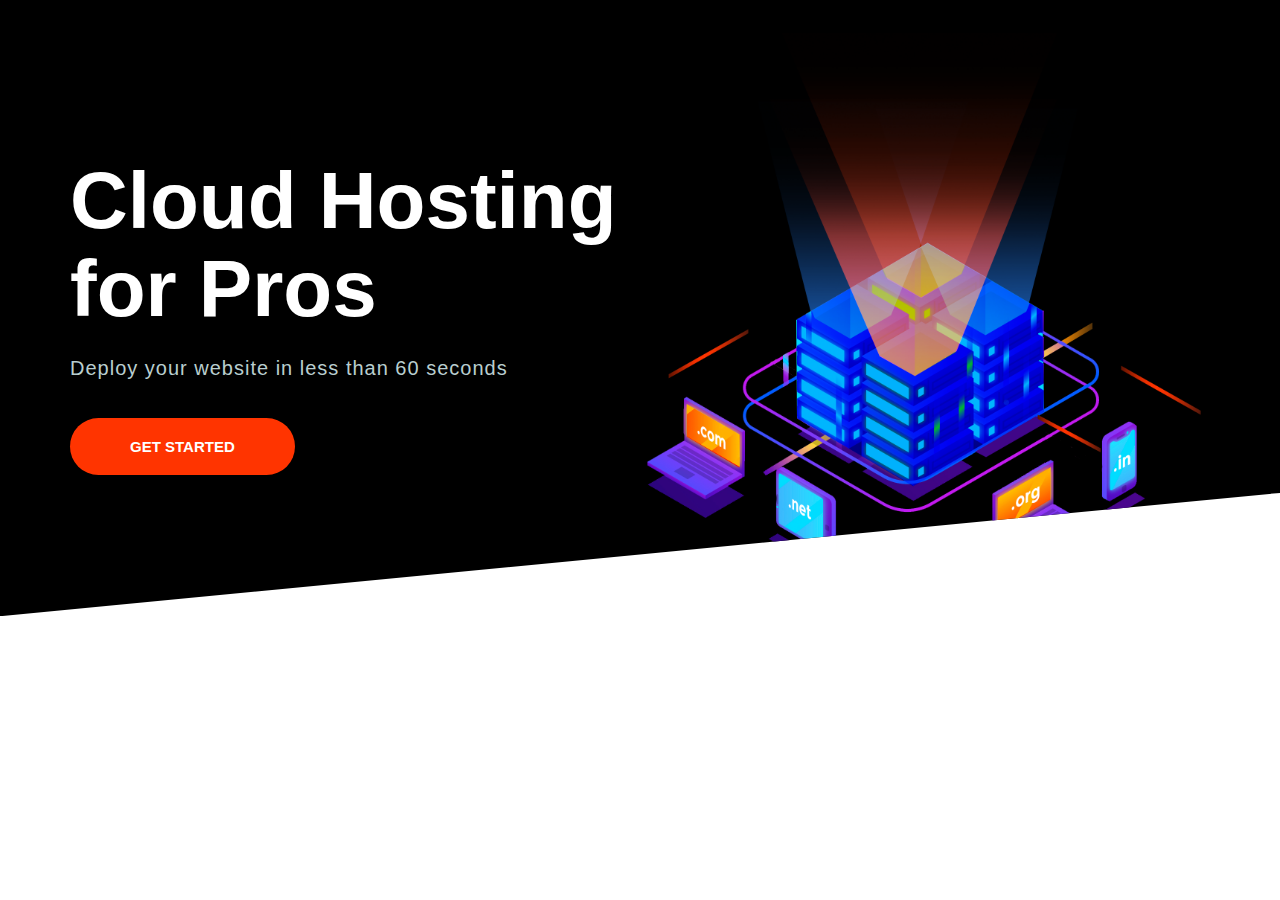
==== index.html @ 9e083fc6 "Build Hero" ====
<!DOCTYPE html>
<html lang="en">
  <head>
    <meta charset="UTF-8" />
    <meta name="viewport" content="width=device-width, initial-scale=1.0" />
    <title>Document</title>
    <link rel="stylesheet" href="css/normalize.css" />
    <link rel="stylesheet" href="css/styles.css" />
  </head>
  <body>
    <section class="block block--dark block--skewed-left hero">
      <div class="container grid grid--1x2">
        <header class=" block__header hero__content">
          <h1 class="block__heading">Cloud Hosting for Pros</h1>
          <p class="hero__tagline">Deploy your website in less than 60 seconds</p>
          <a href="" class="btn btn--accent btn--stretched">Get Started</a>
        </header>
        <img class="hero__image" src="images/banner.png" alt="">
      </div>
    </section>
    <script src="js/main.js"></script>
  </body>
</html>
---- css/styles.css ----
:root {
    --color-primary: #2584ff;
    --color-secondary: #00d9ff;
    --color-accent: #ff3400;
    --color-headings: #1b0760;
    --color-body: #918ca4;
    --color-body-darker:#5c5577;
    --color-border: #ccc;
    --border-radius: 30px;
    
}
*, *::after, *::before {
    box-sizing: border-box;
}

/* Typography*/
html {
    /* 62.5% of 16px = 10px*/
    font-size: 62.5%;
}
body {
    font-family: Arial, Helvetica, sans-serif;
    font-size: 2.4rem;
    line-height: 1.5;
    color: var(--color-body);
}
h1,h2,h3 {
    color: var(--color-headings);
    margin-bottom: 1rem;
    line-height: 1.1;
}
h1 {
    font-size: 7rem;
}
h2 {
    font-size: 4rem;
}
h3 {
    font-size: 3rem;
}
p {
    margin-top: 0;
}
@media screen and (min-width: 1024px){
    body {
        font-size: 1.8rem;
    }
    h1 {
        font-size: 8rem;
    }
    h2 {
        font-size: 4rem;
    }
    h3 {
        font-size: 2.4rem;
    }    
}

/* Links */
a {
    text-decoration: none;
}

.link-arrow {
    color: var(--color-accent);
    text-transform: uppercase;
    font-size: 2rem;
    font-weight: bold;
}
.link-arrow::after {
    content: "->";
    margin-left: 5px;
    transition: margin 0.15s;
}
.link-arrow:hover::after {
    content: "-->";
    margin-left: 10px;
}
@media screen and (min-width: 1024px) {
    .link-arrow {
        font-size: 1.5rem;
    }
    
}
/* Badges */

.badge {
    border-radius: 20px;
    font-size: 2rem;
    font-weight: 600;
    padding: 0.5rem;
    white-space: nowrap;
}
.badge--primary {
    background: var(--color-primary);
    color: #fff;
}

.badge--secondary {
    background: var(--color-secondary);
    color: #fff;
}
.badge--small{
    font-size: 1.6rem;
    padding: .5rem 1.5rem;
}

@media screen and (min-width: 1024px) {
    .badge {
        font-size: 1.5rem;
    }
    .badge--small {
        font-size: 1.2rem;
    }
}

/* Lists */
.list {
    list-style: none;
    padding-left: 0;
    color: var(--color-headings);
}
.list--inline .list__item {
    display: inline-block;
    margin-right: 2rem;
}
.list--tick {
    list-style-image: url(../images/tick.svg);
    padding-left: 3rem;
}
.list--tick .list__item {
    padding-left: 0.5rem;
    margin-bottom: 1rem;
}

@media screen and (min-width: 1024px) {
    .list--tick .list__item {
        padding-left: 0;
    }
}

/* Icons */
.icon {
    width: 40px;
    height: 40px;
}

.icon--small {
    width: 30px;
    height: 30px;
}

.icon--primary {
    fill: var(--color-primary);
}

.icon--white {
    fill: #fff;
}

.icon-container {
    background: #f3f9fa;
    width: 64px;
    height: 64px;
    border-radius: 100%;
    display: inline-flex;
    justify-content: center;
    align-items: center;
}

.icon-container--accent {
    background: var(--color-accent);

}

/* Button */
.btn {
    border-radius: 40px;
    border: 0;
    cursor: pointer;
    font-size: 1.8rem;
    font-weight: 600;
    margin: 1rem 0;
    padding: 2rem 3rem;
    text-align: center;
    text-transform: uppercase;
    white-space: nowrap;
}

.btn--primary {
    background: var(--color-primary);
    color: #fff;
}

.btn--primary:hover {
    background: #3a8ffd;
}

.btn--secondary {
    background: var(--color-secondary);
    color: #fff;
}

.btn--secondary:hover {
    background: #00c8eb;
}

.btn--accent {
    background: var(--color-accent);
    color:#fff
}

.btn--accent:hover {
    background: #ec3000;
}

.btn--stretched {
    padding-left: 6rem;
    padding-right: 6rem;
}

.btn--block {
    width:100%;
    display: inline-block;
}

.btn--outline {
    background: #fff;
    color: var(--color-headings);
    border: 2px solid var(--color-headings);
}

.btn--outline:hover {
    background: var(--color-headings);
    color: #fff;
}

@media screen and (min-width: 1024px) {
    .btn {
        font-size: 1.5rem;
    }
}

/* Inputs */

.input {
    border-radius: var(--border-radius);
    border: 1px solid var(--color-border);
    color: var(--color-headings);
    font-size: 2rem;    
    outline-offset: 0;
    padding: 1.5rem 3.5rem;
}

.input-group {
    border: 1px solid var(--color-border);
    border-radius: var(--border-radius);
    display: flex;
}

.input-group .input {
    border: 0;
    flex-grow: 1;
    padding: 1.5rem 1rem;
}

.input-group .btn {
    margin: 4px;
}

::placeholder {
    color: #cdcbd7;
}

@media screen and (min-width: 1024px){
    .input {
        font-size: 1.5rem;
    }       
    
}

/* Cards */

.card {
    border-radius: 7px;
    box-shadow: 0 0 20px 10px #f3f3f3;
    overflow: hidden;
}

.card__header, .card__body {
    padding: 2rem 3rem;
} 

.card--primary .card__header {
    background: var(--color-primary);
    color: #fff;
}

.card--secondary .card__header {
    background: var(--color-secondary);
    color: #fff;
}

.card--secondary .badge--secondary {
    background: #02cdff;
}

/* Plans */
.plan__name {
    color: #fff;
    margin: 0;
    font-weight: 500;
    font-size: 2.4rem;
}

.plan__price {
    font-size: 6rem;
}


.plan__billing-cycle {
    font-size: 2.4rem;
    font-weight: 300;
    opacity: 0.8;
    margin-right: 1rem;
}

.plan__description {
    font-size: 2rem;
    font-weight: 300;
    letter-spacing: 1px;
    display: block;
}

.plan .list__item {
    margin-bottom: 2rem;
}

.plan--popular .card__header {
    position: relative;
}

.plan--popular .card__header::before {
    content: url(../images/popular.svg);
    width: 40px;
    display: inline-block;
    position: absolute;
    top: -6px;
    right: 5%;
}

@media screen and (min-width: 1024px) {
    .plan__name {
        font-size: 1.4rem;
    }
    .plan__price {
        font-size: 5rem;
    }
    .plan__billing-cycle {
        font-size: 1.6rem;
    }
    .plan__description {
        font-size: 1.7rem;
    }
}

/* Media */
.media {
    display: flex;
}

.media__title {
    margin-top: 0;
}

.media__body {
    margin: 0 2rem;
}

.media__image {
    margin-top: 1rem;
}

/* Quotes */
.quote {
    font-size: 3rem;
    font-style: italic;
    color: var(--color-body-darker);
    line-height: 1.3;
}

.quote__text::before {
    content: open-quote;
}

.quote__text::after {
    content: close-quote;
}

.quote__author {
    font-size: 3rem;
    font-weight: 500;
    font-style: normal;
    margin-bottom: 0;
}

.quote__organization {
    color: var(--color-headings);
    opacity: .4;
    font-size: 2rem;
    font-style: normal;
}

.quote__line {
    position: relative;
    bottom: 10px;
}

@media screen and (min-width: 1024px) {
    .quote {
        font-size: 2rem;
    }

    .quote__author {
        font-size: 2.4rem;
    }
    .quote__organization {
        font-size: 1.6rem;
    }
}

/* Grids */
.grid {
    display: grid;
}

@media screen and (min-width: 768px) {
    .grid--1x2 {
        grid-template-columns: 1fr 1fr;
    }
}

@media screen and (min-width: 1024px) {
    .grid--1x3 {
        grid-template-columns: repeat(3, 1fr);
    }
}

/* Testimonials */
.testimonial {
    padding: 3rem;
}

.testimonial__image {
    position: relative;
}

.testimonial__image > .icon-container {
    position: absolute;
    top: 3rem;
    right: -32px;
}

.testimonial__image > img{
    width: 100%;
}

@media screen and (min-width: 768px) {
    .testimonial .quote, .testimonial .quote__author {
        font-size: 2.4rem;
    }

    .testimonial .quote {
        margin-left: 6rem;
    }
    
}

/* Callouts */
.callout {
    padding: 4rem;
    border-radius: 5px;
}

.callout--primary {
    background: var(--color-primary);
    color: #fff
}

.callout__heading {
    color: #fff;
    margin-top: 0;
    font-size: 3rem;
}.callout .btn {
    justify-self: center;
    align-self: center;
}

.callout__content {
    text-align: center;
}

@media screen and (min-width: 768px) {
    .callout .grid--1x2 {
        grid-template-columns: 1fr auto;
    }
    
    .callout__content {
        text-align: left;
    }

    .callout .btn {
        justify-self: start;
        margin: 0 2rem;
    }
}
/* Collpasibles */
.collapsible__header {
    display:flex;
    justify-content: space-between;
}

.collapsible__heading {
    margin-top: 0;
    font-size: 3rem;
}

.collapsible__chevron {
    transform: rotate(-90deg);
    transition: transform 0.3s;
}

.collapsible__content {
    max-height: 0;
    overflow: hidden;
    opacity: 0;
    transition: all .3s;
}

.collapsible--expanded  .collapsible__chevron{
    transform: rotate(0);
}

.collapsible--expanded  .collapsible__content {
    max-height: 100vh;
    opacity: 1;
}

/* Blocks */
.block {
    --padding-vertical: 6rem;
    padding: var(--padding-vertical) 2rem;
    /* border: 2px solid red; */
    
}

.block__header {
    text-align: center;
}


.block__heading {
    margin-top: 0;
}

.block--dark {
    background: #000;
    color: #7b858b;
}

.block--dark .block__heading {
    color: #fff;
}

.block--skewed-right {
    padding-bottom: calc(var(--padding-vertical) + 4rem);
    clip-path: polygon(0% 0%, 100% 0%, 100% 100%, 0% 80%);
}
.block--skewed-left {
    padding-bottom: calc(var(--padding-vertical) + 4rem);
    clip-path: polygon(0% 0%, 100% 0%, 100% 80%, 0% 100%);
}

.container {
    max-width: 1140px;
    margin:0 auto;
}

/* Navigation */
.nav {
    background: #000;
    display: flex;
    justify-content: space-between;
    flex-wrap: wrap;
    padding: 0 1rem;
    align-items: center;
}

.nav__list {
    width: 100%;
    margin: 0;

}

.nav__item {
    padding: 0.5rem 2rem;
    border-bottom: 1px solid #222;
}

.nav__item > a {
    color: #d2d0db;
    transition: color .3s;
}

.nav__item > a:hover {
    color: #fff;
}

.nav__toggler {
    opacity: .5;
    transition: box-shadow .15s;
    cursor: pointer;
}

.nav.collapsible--expanded .nav__toggler {
    opacity: 1;
    box-shadow: 0 0 0 3px #666;
    border-radius: 5px;
}

.nav__brand {
    transform: translateY(5px);
}

@media screen and (min-width: 768px) {
    .nav__toggler {
        display: none;
    }

    .nav__list {
        width: auto;
        display: flex;
        font-size: 1.6rem;
        max-height: 100%;
        opacity: 1;
    }
    .nav__item {
        border: 0;
    }
    
}

/* Hero */
.hero {
    clip-path: polygon(0% 0%, 100% 0%, 100% 80%, 0% 100%);
}
.hero__tagline {
    font-size: 2rem;
    color: #b9cecf;
    letter-spacing: 1px;
    margin: 2rem 0 5rem;
}

.hero__image {
    width: 100%
}

@media screen and (min-width: 768px) {
    .hero {
        padding: 0;
    }

    .hero__content {
        text-align: left;
        align-self: center;
    }
}
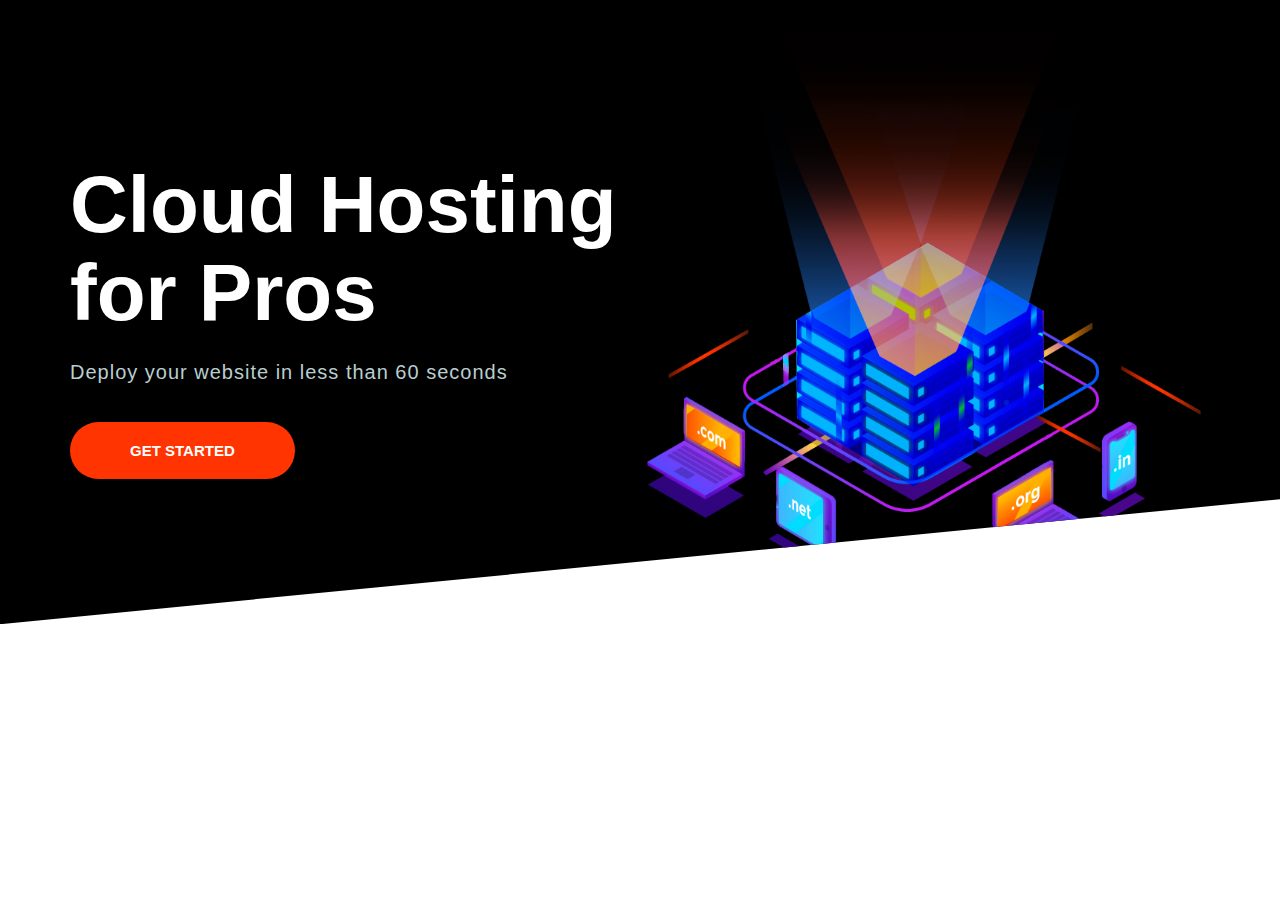
==== commit a059b41f: "Build Optimized Hero Component" ====
--- a/index.html
+++ b/index.html
@@ -15,7 +15,10 @@
           <p class="hero__tagline">Deploy your website in less than 60 seconds</p>
           <a href="" class="btn btn--accent btn--stretched">Get Started</a>
         </header>
-        <img class="hero__image" src="images/banner.png" alt="">
+        <picture>
+          <source type="image/webp>" srcset="images/banner.webp 1x, images/banner@2x.webp 2x">
+          <source type="image/png>" srcset="images/banner.png 1x, images/banner@2x.png 2x">
+          <img class="hero__image" src="images/banner.png" alt=""></picture>
       </div>
     </section>
     <script src="js/main.js"></script>
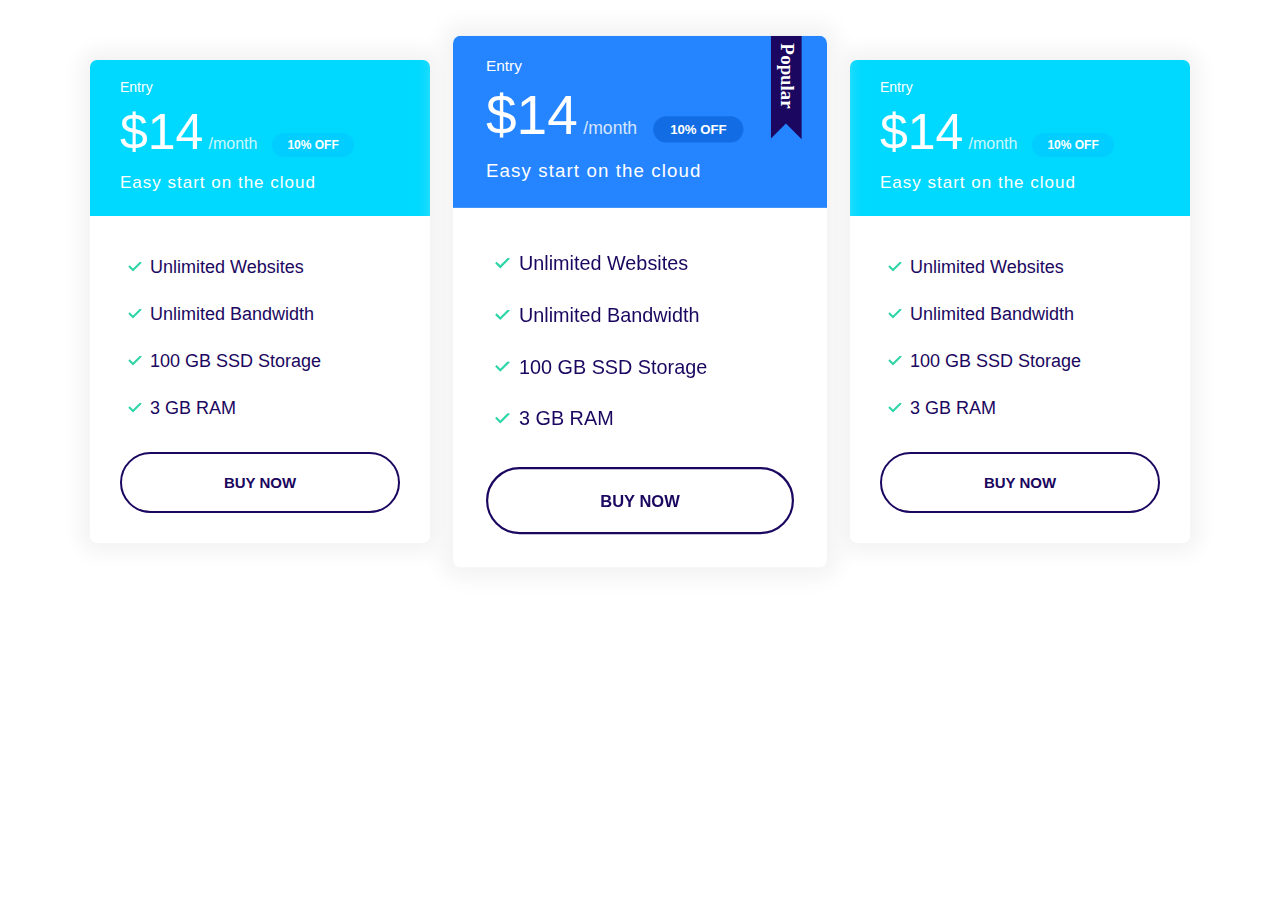
==== commit 829da05b: "build plans blocks" ====
--- a/index.html
+++ b/index.html
@@ -8,19 +8,71 @@
     <link rel="stylesheet" href="css/styles.css" />
   </head>
   <body>
-    <section class="block block--dark block--skewed-left hero">
-      <div class="container grid grid--1x2">
-        <header class=" block__header hero__content">
-          <h1 class="block__heading">Cloud Hosting for Pros</h1>
-          <p class="hero__tagline">Deploy your website in less than 60 seconds</p>
-          <a href="" class="btn btn--accent btn--stretched">Get Started</a>
-        </header>
-        <picture>
-          <source type="image/webp>" srcset="images/banner.webp 1x, images/banner@2x.webp 2x">
-          <source type="image/png>" srcset="images/banner.png 1x, images/banner@2x.png 2x">
-          <img class="hero__image" src="images/banner.png" alt=""></picture>
+    <section class="block container block-plans">
+      <div class="grid grid--1x3">
+          <div class="plan">
+            <div class="card card--secondary">
+              <header class="card__header">
+                <h3 class="plan__name">Entry</h3>
+                <span class="plan__price">$14</span>
+                <span class="plan__billing-cycle">/month</span>
+                <span class="badge badge--secondary badge--small">10% OFF</span>
+                <span class="plan__description">Easy start on the cloud</span>
+              </header>
+              <div class="card__body">
+                <ul class="list list--tick">
+                  <li class="list__item">Unlimited Websites</li>
+                  <li class="list__item">Unlimited Bandwidth</li>
+                  <li class="list__item">100 GB SSD Storage</li>
+                  <li class="list__item">3 GB RAM</li>
+                </ul>
+                <button class="btn btn--outline btn--block">Buy NOW</button>
+              </div>
+            </div>
+          </div>
+          <div class="plan plan--popular">
+            <div class="card card--primary">
+              <header class="card__header">
+                <h3 class="plan__name">Entry</h3>
+                <span class="plan__price">$14</span>
+                <span class="plan__billing-cycle">/month</span>
+                <span class="badge badge--primary badge--small">10% OFF</span>
+                <span class="plan__description">Easy start on the cloud</span>
+              </header>
+              <div class="card__body">
+                <ul class="list list--tick">
+                  <li class="list__item">Unlimited Websites</li>
+                  <li class="list__item">Unlimited Bandwidth</li>
+                  <li class="list__item">100 GB SSD Storage</li>
+                  <li class="list__item">3 GB RAM</li>
+                </ul>
+                <button class="btn btn--outline btn--block">Buy NOW</button>
+              </div>
+            </div>
+          </div>
+          <div class="plan">
+            <div class="card card--secondary">
+              <header class="card__header">
+                <h3 class="plan__name">Entry</h3>
+                <span class="plan__price">$14</span>
+                <span class="plan__billing-cycle">/month</span>
+                <span class="badge badge--secondary badge--small">10% OFF</span>
+                <span class="plan__description">Easy start on the cloud</span>
+              </header>
+              <div class="card__body">
+                <ul class="list list--tick">
+                  <li class="list__item">Unlimited Websites</li>
+                  <li class="list__item">Unlimited Bandwidth</li>
+                  <li class="list__item">100 GB SSD Storage</li>
+                  <li class="list__item">3 GB RAM</li>
+                </ul>
+                <button class="btn btn--outline btn--block">Buy NOW</button>
+              </div>
+            </div>
+          </div>                
       </div>
     </section>
+
     <script src="js/main.js"></script>
   </body>
-</html>+</html>
--- a/css/styles.css
+++ b/css/styles.css
@@ -181,10 +181,18 @@
     font-size: 1.8rem;
     font-weight: 600;
     margin: 1rem 0;
+    outline: 0;
     padding: 2rem 3rem;
     text-align: center;
     text-transform: uppercase;
     white-space: nowrap;
+}
+
+.btn .icon {
+    width: 2rem;
+    height: 2rem;
+    margin-right: 1rem;
+    vertical-align: middle;
 }
 
 .btn--primary {
@@ -261,7 +269,7 @@
 .input-group .input {
     border: 0;
     flex-grow: 1;
-    padding: 1.5rem 1rem;
+    padding: 1.5rem 2rem;
 }
 
 .input-group .btn {
@@ -301,11 +309,19 @@
     color: #fff;
 }
 
+.card--primary .badge--primary {
+    background: #126de4;
+}
+
 .card--secondary .badge--secondary {
     background: #02cdff;
 }
 
 /* Plans */
+.plan {
+    transition: transform .2s ease-out;
+}
+
 .plan__name {
     color: #fff;
     margin: 0;
@@ -334,6 +350,10 @@
 
 .plan .list__item {
     margin-bottom: 2rem;
+}
+
+.plan--popular {
+    transform: scale(1.1);
 }
 
 .plan--popular .card__header {
@@ -348,6 +368,15 @@
     top: -6px;
     right: 5%;
 }
+
+.plan:hover {
+    transform: scale(1.05);
+}
+
+.plan--popular:hover {
+    transform: scale(1.15);
+}
+
 
 @media screen and (min-width: 1024px) {
     .plan__name {
@@ -674,4 +703,39 @@
         text-align: left;
         align-self: center;
     }
+}
+
+/*Domain Block */
+.block-domain .input-group {
+    box-shadow: 0 0 30px 20px #e6ebee;
+    border: 0;
+    margin: 4rem auto;
+    max-width: 670px;
+}
+
+.bock-domain__prices {
+    display: grid;
+    grid-template-columns: repeat(3, 1fr);
+    grid-template-rows: repeat(2,6rem);
+    font-size: 2rem;
+    font-weight: 600;
+    justify-items: center;
+    max-width: 700px;
+    margin: 0 auto;
+}
+
+@media screen and (min-width: 768px) {
+    .bock-domain__prices {
+         grid-template-columns: repeat( auto-fit, minmax(10rem, 1fr));
+    }
+}
+
+/* Plans Blocks */
+.block-plans .grid {
+    gap: 8rem 4rem;
+}
+
+.block-plans .card {
+    max-width: 500px;
+    margin: 0 auto;
 }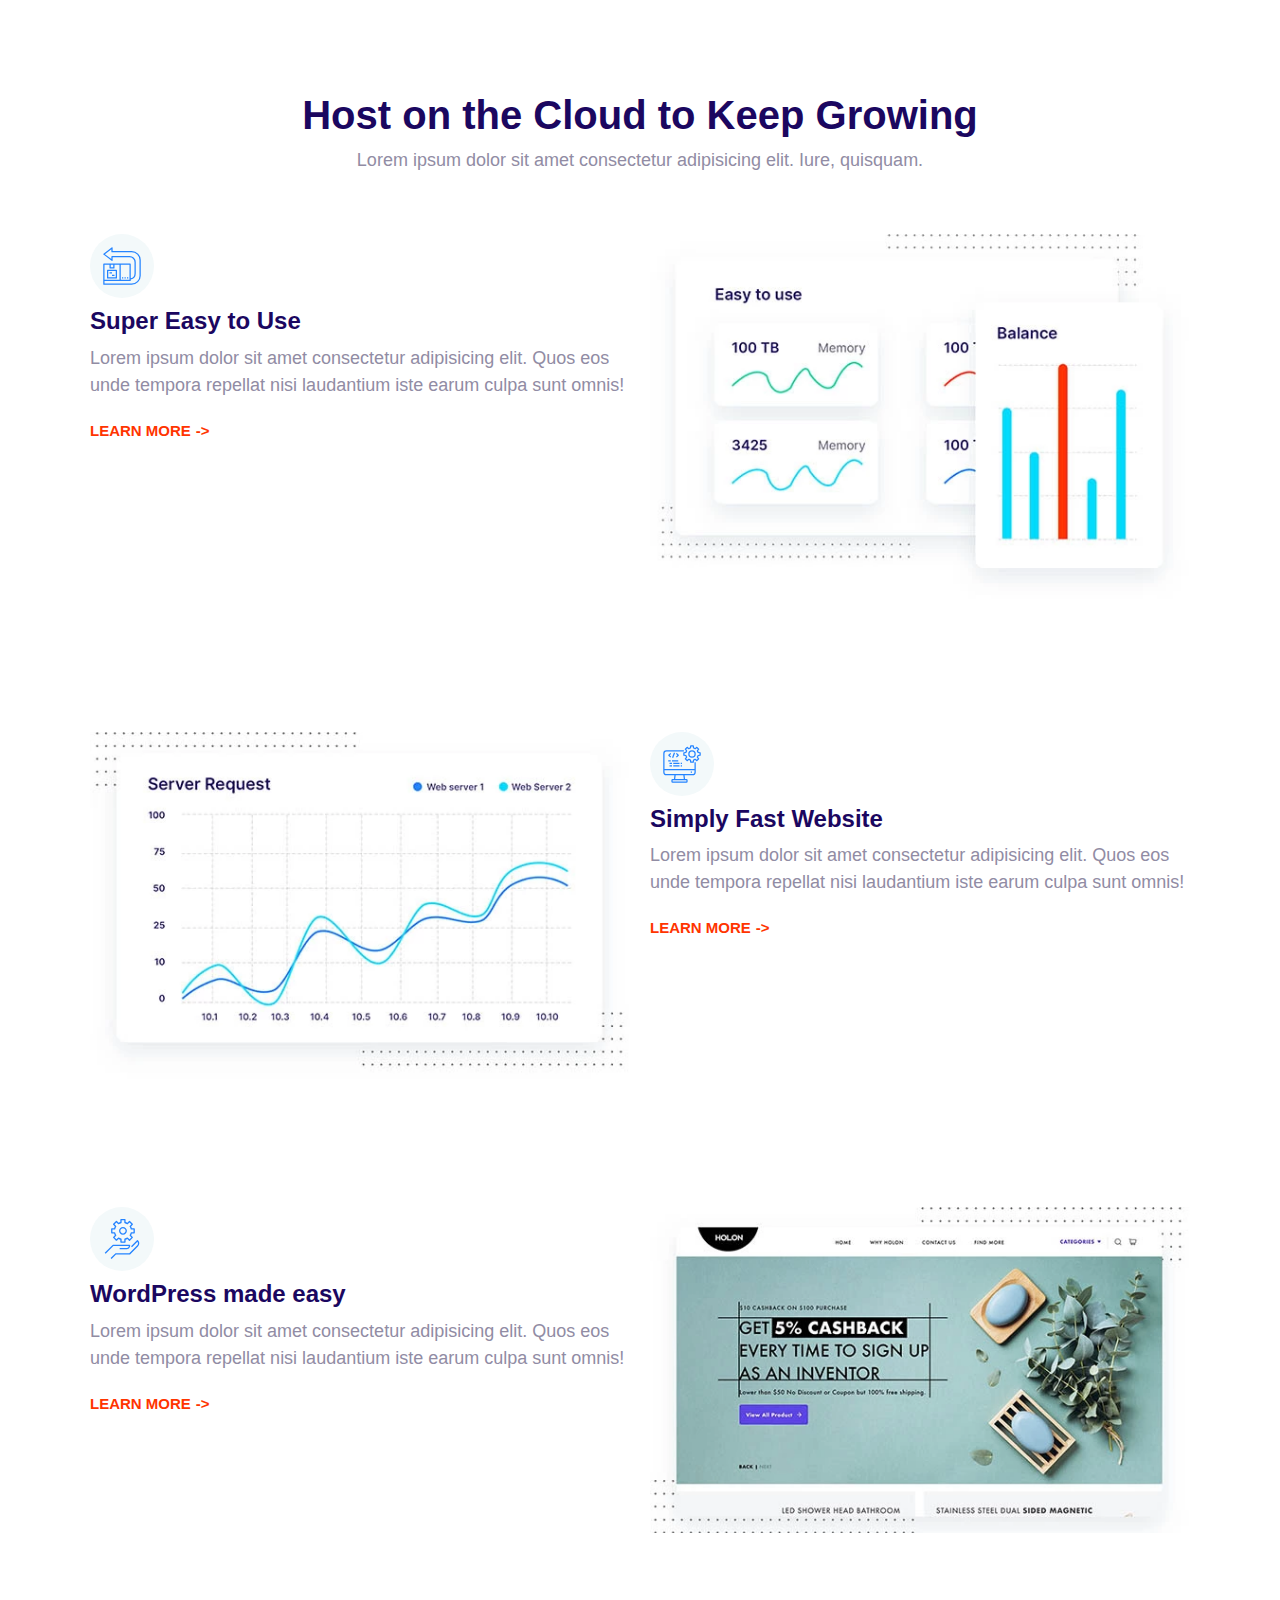
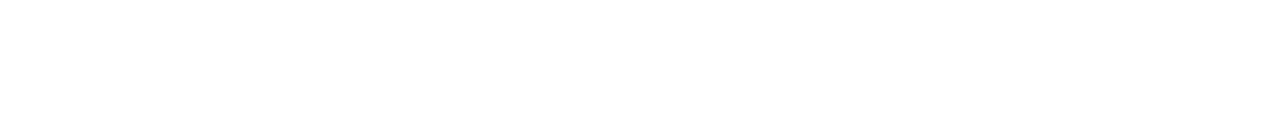
==== commit 89094087: "build features block" ====
--- a/index.html
+++ b/index.html
@@ -8,70 +8,78 @@
     <link rel="stylesheet" href="css/styles.css" />
   </head>
   <body>
-    <section class="block container block-plans">
-      <div class="grid grid--1x3">
-          <div class="plan">
-            <div class="card card--secondary">
-              <header class="card__header">
-                <h3 class="plan__name">Entry</h3>
-                <span class="plan__price">$14</span>
-                <span class="plan__billing-cycle">/month</span>
-                <span class="badge badge--secondary badge--small">10% OFF</span>
-                <span class="plan__description">Easy start on the cloud</span>
-              </header>
-              <div class="card__body">
-                <ul class="list list--tick">
-                  <li class="list__item">Unlimited Websites</li>
-                  <li class="list__item">Unlimited Bandwidth</li>
-                  <li class="list__item">100 GB SSD Storage</li>
-                  <li class="list__item">3 GB RAM</li>
-                </ul>
-                <button class="btn btn--outline btn--block">Buy NOW</button>
-              </div>
-            </div>
-          </div>
-          <div class="plan plan--popular">
-            <div class="card card--primary">
-              <header class="card__header">
-                <h3 class="plan__name">Entry</h3>
-                <span class="plan__price">$14</span>
-                <span class="plan__billing-cycle">/month</span>
-                <span class="badge badge--primary badge--small">10% OFF</span>
-                <span class="plan__description">Easy start on the cloud</span>
-              </header>
-              <div class="card__body">
-                <ul class="list list--tick">
-                  <li class="list__item">Unlimited Websites</li>
-                  <li class="list__item">Unlimited Bandwidth</li>
-                  <li class="list__item">100 GB SSD Storage</li>
-                  <li class="list__item">3 GB RAM</li>
-                </ul>
-                <button class="btn btn--outline btn--block">Buy NOW</button>
-              </div>
-            </div>
-          </div>
-          <div class="plan">
-            <div class="card card--secondary">
-              <header class="card__header">
-                <h3 class="plan__name">Entry</h3>
-                <span class="plan__price">$14</span>
-                <span class="plan__billing-cycle">/month</span>
-                <span class="badge badge--secondary badge--small">10% OFF</span>
-                <span class="plan__description">Easy start on the cloud</span>
-              </header>
-              <div class="card__body">
-                <ul class="list list--tick">
-                  <li class="list__item">Unlimited Websites</li>
-                  <li class="list__item">Unlimited Bandwidth</li>
-                  <li class="list__item">100 GB SSD Storage</li>
-                  <li class="list__item">3 GB RAM</li>
-                </ul>
-                <button class="btn btn--outline btn--block">Buy NOW</button>
-              </div>
-            </div>
-          </div>                
+    <section class="block container"> 
+      <header class="block__header">
+        <h2>Host on the Cloud to Keep Growing</h2>
+        <p>Lorem ipsum dolor sit amet consectetur adipisicing elit. Iure, quisquam.</p>
+      </header>   
+    <article class="grid grid--1x2 feature">
+      <div class="feature__content">
+      <span class="icon-container">
+        <svg class="icon icon--primary">
+          <use xlink:href="images/sprite.svg#easy"></use>
+        </svg>
+      </span>        
+        <h3 class="feature__heading">Super Easy to Use</h3>
+        <p>
+          Lorem ipsum dolor sit amet consectetur adipisicing elit. Quos eos unde
+          tempora repellat nisi laudantium iste earum culpa sunt omnis!
+        </p>
+        <a href="#" class="link-arrow">Learn More</a>
       </div>
-    </section>
+      <picture>
+        <source type="image/webp" srcset="images/easy.webp 1x, images/easy@2x.webp"/>
+
+        <source type="image/jpg" srcset="images/easy.jpg 1x, images/easy@2x.jpg"/>
+        <img class="feature__image" src="images/easy@2x.jpg" alt="">
+      </picture>
+    </article>
+    
+    <article class="grid grid--1x2 feature">
+      <div class="feature__content">
+      <span class="icon-container">
+        <svg class="icon icon--primary">
+          <use xlink:href="images/sprite.svg#computer"></use>
+        </svg>
+      </span>        
+        <h3 class="feature__heading">Simply Fast Website</h3>
+        <p>
+          Lorem ipsum dolor sit amet consectetur adipisicing elit. Quos eos unde
+          tempora repellat nisi laudantium iste earum culpa sunt omnis!
+        </p>
+        <a href="#" class="link-arrow">Learn More</a>
+      </div>
+      <picture>
+        <source type="image/webp" srcset="images/fast.webp 1x, images/fast@2x.webp"/>
+
+        <source type="image/jpg" srcset="images/fast.jpg 1x, images/fast@2x.jpg"/>
+        <img class="feature__image" src="images/fast@2x.jpg" alt="">
+      </picture>
+    </article>
+    
+    <article class="grid grid--1x2 feature">
+      <div class="feature__content">
+      <span class="icon-container">
+        <svg class="icon icon--primary">
+          <use xlink:href="images/sprite.svg#settings"></use>
+        </svg>
+      </span>        
+        <h3 class="feature__heading">WordPress made easy</h3>
+        <p>
+          Lorem ipsum dolor sit amet consectetur adipisicing elit. Quos eos unde
+          tempora repellat nisi laudantium iste earum culpa sunt omnis!
+        </p>
+        <a href="#" class="link-arrow">Learn More</a>
+      </div>
+      <picture>
+        <source type="image/webp" srcset="images/wordpress.webp 1x, images/wordpress@2x.webp"/>
+
+        <source type="image/jpg" srcset="images/wordpress.jpg 1x, images/wordpress@2x.jpg"/>
+        <img class="feature__image" src="images/wordpress@2x.jpg" alt="">
+      </picture>
+    </article>
+
+  </section>
 
     <script src="js/main.js"></script>
   </body>
--- a/css/styles.css
+++ b/css/styles.css
@@ -738,4 +738,29 @@
 .block-plans .card {
     max-width: 500px;
     margin: 0 auto;
+}
+
+/* Feature */
+.feature {
+    gap: 4rem 2rem;
+    margin: 12rem 0;
+}
+
+.feature:first-of-type {
+    margin-top: 6rem;
+}
+
+.feature__heading {
+    margin: 1rem 0;
+}
+
+.feature__image {
+    width: 100%;
+}
+
+@media screen and (min-width: 768px) {
+    .feature:nth-last-of-type(even) .feature__content {
+        order: 2;
+    }
+    
 }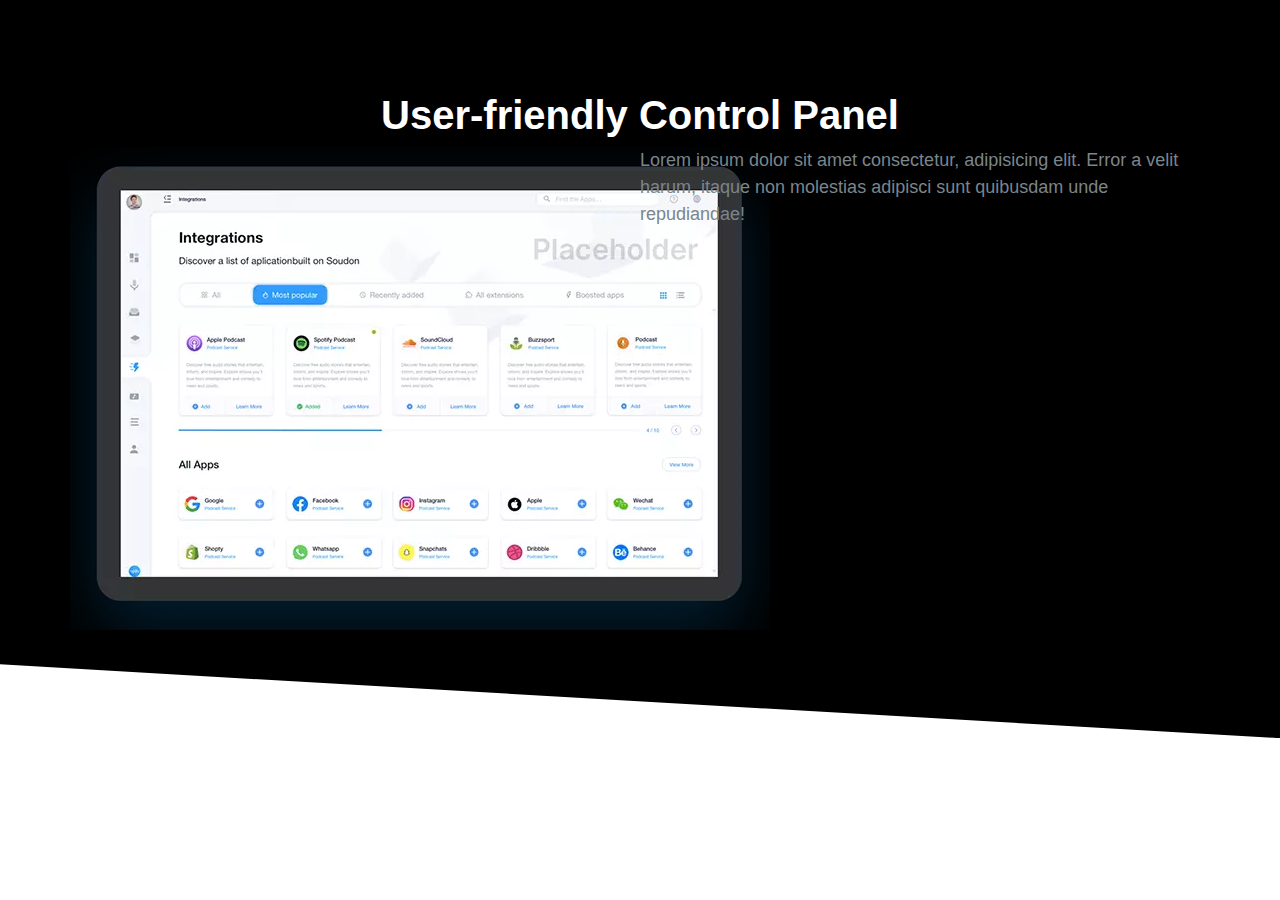
==== commit bcc5f329: "Moshy Sync" ====
--- a/index.html
+++ b/index.html
@@ -8,79 +8,29 @@
     <link rel="stylesheet" href="css/styles.css" />
   </head>
   <body>
-    <section class="block container"> 
+    <section class="block block--dark block--skewed-right block-showcase">
       <header class="block__header">
-        <h2>Host on the Cloud to Keep Growing</h2>
-        <p>Lorem ipsum dolor sit amet consectetur adipisicing elit. Iure, quisquam.</p>
-      </header>   
-    <article class="grid grid--1x2 feature">
-      <div class="feature__content">
-      <span class="icon-container">
-        <svg class="icon icon--primary">
-          <use xlink:href="images/sprite.svg#easy"></use>
-        </svg>
-      </span>        
-        <h3 class="feature__heading">Super Easy to Use</h3>
+        <h2>User-friendly Control Panel</h2>
+      </header>
+      <div class="container grid grid--1x2">
+        <picture>
+          <source
+            type="image/webp"
+            srcset="images/ipad.webp 1x, images/ipad@2x.webp 2x"
+          />
+          <source
+            type="image/png"
+            srcset="images/ipad.png 1x, imagesipad@2x.webp 2x"
+          />
+          <img class="block-showcase__image" src="images/ipad.png" alt="" />
+        </picture>
         <p>
-          Lorem ipsum dolor sit amet consectetur adipisicing elit. Quos eos unde
-          tempora repellat nisi laudantium iste earum culpa sunt omnis!
+          Lorem ipsum dolor sit amet consectetur, adipisicing elit. Error a
+          velit harum, itaque non molestias adipisci sunt quibusdam unde
+          repudiandae!
         </p>
-        <a href="#" class="link-arrow">Learn More</a>
       </div>
-      <picture>
-        <source type="image/webp" srcset="images/easy.webp 1x, images/easy@2x.webp"/>
-
-        <source type="image/jpg" srcset="images/easy.jpg 1x, images/easy@2x.jpg"/>
-        <img class="feature__image" src="images/easy@2x.jpg" alt="">
-      </picture>
-    </article>
-    
-    <article class="grid grid--1x2 feature">
-      <div class="feature__content">
-      <span class="icon-container">
-        <svg class="icon icon--primary">
-          <use xlink:href="images/sprite.svg#computer"></use>
-        </svg>
-      </span>        
-        <h3 class="feature__heading">Simply Fast Website</h3>
-        <p>
-          Lorem ipsum dolor sit amet consectetur adipisicing elit. Quos eos unde
-          tempora repellat nisi laudantium iste earum culpa sunt omnis!
-        </p>
-        <a href="#" class="link-arrow">Learn More</a>
-      </div>
-      <picture>
-        <source type="image/webp" srcset="images/fast.webp 1x, images/fast@2x.webp"/>
-
-        <source type="image/jpg" srcset="images/fast.jpg 1x, images/fast@2x.jpg"/>
-        <img class="feature__image" src="images/fast@2x.jpg" alt="">
-      </picture>
-    </article>
-    
-    <article class="grid grid--1x2 feature">
-      <div class="feature__content">
-      <span class="icon-container">
-        <svg class="icon icon--primary">
-          <use xlink:href="images/sprite.svg#settings"></use>
-        </svg>
-      </span>        
-        <h3 class="feature__heading">WordPress made easy</h3>
-        <p>
-          Lorem ipsum dolor sit amet consectetur adipisicing elit. Quos eos unde
-          tempora repellat nisi laudantium iste earum culpa sunt omnis!
-        </p>
-        <a href="#" class="link-arrow">Learn More</a>
-      </div>
-      <picture>
-        <source type="image/webp" srcset="images/wordpress.webp 1x, images/wordpress@2x.webp"/>
-
-        <source type="image/jpg" srcset="images/wordpress.jpg 1x, images/wordpress@2x.jpg"/>
-        <img class="feature__image" src="images/wordpress@2x.jpg" alt="">
-      </picture>
-    </article>
-
-  </section>
-
+    </section>
     <script src="js/main.js"></script>
   </body>
 </html>
--- a/css/styles.css
+++ b/css/styles.css
@@ -1,766 +1,812 @@
 :root {
-    --color-primary: #2584ff;
-    --color-secondary: #00d9ff;
-    --color-accent: #ff3400;
-    --color-headings: #1b0760;
-    --color-body: #918ca4;
-    --color-body-darker:#5c5577;
-    --color-border: #ccc;
-    --border-radius: 30px;
-    
-}
-*, *::after, *::before {
-    box-sizing: border-box;
-}
-
-/* Typography*/
+  --color-primary: #2584ff;
+  --color-secondary: #00d9ff;
+  --color-accent: #ff3400;
+  --color-headings: #1b0760;
+  --color-body: #918ca4;
+  --color-body-darker: #5c5577;
+  --color-border: #ccc;
+  --border-radius: 30px;
+}
+
+*,
+*::after,
+*::before {
+  box-sizing: border-box;
+}
+
+/* Typography */
+::selection {
+  background: var(--color-primary);
+  color: #fff;
+}
+
 html {
-    /* 62.5% of 16px = 10px*/
-    font-size: 62.5%;
-}
+  /* 62.5% of 16px = 10px */
+  font-size: 62.5%;
+}
+
 body {
-    font-family: Arial, Helvetica, sans-serif;
+  font-family: Inter, Arial, Helvetica, sans-serif;
+  font-size: 2.4rem;
+  line-height: 1.5;
+  color: var(--color-body);
+}
+
+h1,
+h2,
+h3 {
+  color: var(--color-headings);
+  margin-bottom: 1rem;
+  line-height: 1.1;
+}
+
+h1 {
+  font-size: 7rem;
+}
+
+h2 {
+  font-size: 4rem;
+}
+
+h3 {
+  font-size: 3rem;
+  font-weight: 500;
+}
+
+p {
+  margin-top: 0;
+}
+
+@media screen and (min-width: 1024px) {
+  body {
+    font-size: 1.8rem;
+  }
+
+  h1 {
+    font-size: 8rem;
+  }
+
+  h2 {
+    font-size: 4rem;
+  }
+
+  h3 {
     font-size: 2.4rem;
-    line-height: 1.5;
-    color: var(--color-body);
-}
-h1,h2,h3 {
-    color: var(--color-headings);
-    margin-bottom: 1rem;
-    line-height: 1.1;
-}
-h1 {
-    font-size: 7rem;
-}
-h2 {
-    font-size: 4rem;
-}
-h3 {
-    font-size: 3rem;
-}
-p {
-    margin-top: 0;
-}
-@media screen and (min-width: 1024px){
-    body {
-        font-size: 1.8rem;
-    }
-    h1 {
-        font-size: 8rem;
-    }
-    h2 {
-        font-size: 4rem;
-    }
-    h3 {
-        font-size: 2.4rem;
-    }    
+  }
 }
 
 /* Links */
 a {
-    text-decoration: none;
+  text-decoration: none;
 }
 
 .link-arrow {
-    color: var(--color-accent);
-    text-transform: uppercase;
-    font-size: 2rem;
-    font-weight: bold;
-}
+  color: var(--color-accent);
+  text-transform: uppercase;
+  font-size: 2rem;
+  font-weight: bold;
+}
+
 .link-arrow::after {
-    content: "->";
-    margin-left: 5px;
-    transition: margin 0.15s;
-}
+  content: "-->";
+  margin-left: 5px;
+  transition: margin 0.15s;
+}
+
 .link-arrow:hover::after {
-    content: "-->";
-    margin-left: 10px;
-}
+  margin-left: 10px;
+}
+
 @media screen and (min-width: 1024px) {
-    .link-arrow {
-        font-size: 1.5rem;
-    }
-    
+  .link-arrow {
+    font-size: 1.5rem;
+  }
 }
 /* Badges */
 
 .badge {
-    border-radius: 20px;
-    font-size: 2rem;
-    font-weight: 600;
-    padding: 0.5rem;
-    white-space: nowrap;
-}
+  border-radius: 20px;
+  font-size: 2rem;
+  font-weight: 600;
+  padding: 0.5rem 2rem;
+  white-space: nowrap;
+}
+
 .badge--primary {
-    background: var(--color-primary);
-    color: #fff;
+  background: var(--color-primary);
+  color: #fff;
 }
 
 .badge--secondary {
-    background: var(--color-secondary);
-    color: #fff;
-}
-.badge--small{
-    font-size: 1.6rem;
-    padding: .5rem 1.5rem;
+  background: var(--color-secondary);
+  color: #fff;
+}
+
+.badge--small {
+  font-size: 1.6rem;
+  padding: 0.5rem 1.5rem;
 }
 
 @media screen and (min-width: 1024px) {
-    .badge {
-        font-size: 1.5rem;
-    }
-    .badge--small {
-        font-size: 1.2rem;
-    }
-}
-
+  .badge {
+    font-size: 1.5rem;
+  }
+
+  .badge--small {
+    font-size: 1.2rem;
+  }
+}
 /* Lists */
 .list {
-    list-style: none;
+  list-style: none;
+  padding-left: 0;
+}
+
+.list--inline .list__item {
+  display: inline-block;
+  margin-right: 2rem;
+}
+
+.list--tick {
+  list-style-image: url(../images/tick.svg);
+  padding-left: 3rem;
+  color: var(--color-headings);
+}
+
+.list--tick .list__item {
+  padding-left: 0.5rem;
+  margin-bottom: 1rem;
+}
+
+@media screen and (min-width: 1024px) {
+  .list--tick .list__item {
     padding-left: 0;
-    color: var(--color-headings);
-}
-.list--inline .list__item {
-    display: inline-block;
-    margin-right: 2rem;
-}
-.list--tick {
-    list-style-image: url(../images/tick.svg);
-    padding-left: 3rem;
-}
-.list--tick .list__item {
-    padding-left: 0.5rem;
-    margin-bottom: 1rem;
-}
-
-@media screen and (min-width: 1024px) {
-    .list--tick .list__item {
-        padding-left: 0;
-    }
-}
-
+  }
+}
 /* Icons */
 .icon {
-    width: 40px;
-    height: 40px;
+  width: 40px;
+  height: 40px;
 }
 
 .icon--small {
-    width: 30px;
-    height: 30px;
+  width: 30px;
+  height: 30px;
 }
 
 .icon--primary {
-    fill: var(--color-primary);
+  fill: var(--color-primary);
 }
 
 .icon--white {
-    fill: #fff;
+  fill: #fff;
 }
 
 .icon-container {
-    background: #f3f9fa;
-    width: 64px;
-    height: 64px;
-    border-radius: 100%;
-    display: inline-flex;
-    justify-content: center;
-    align-items: center;
+  background: #f3f9fa;
+  width: 64px;
+  height: 64px;
+  border-radius: 100%;
+  display: inline-flex;
+  justify-content: center;
+  align-items: center;
 }
 
 .icon-container--accent {
-    background: var(--color-accent);
-
-}
-
-/* Button */
+  background: var(--color-accent);
+}
+
+/* Buttons */
 .btn {
-    border-radius: 40px;
-    border: 0;
-    cursor: pointer;
-    font-size: 1.8rem;
-    font-weight: 600;
-    margin: 1rem 0;
-    outline: 0;
-    padding: 2rem 3rem;
-    text-align: center;
-    text-transform: uppercase;
-    white-space: nowrap;
+  border-radius: 40px;
+  border: 0;
+  cursor: pointer;
+  font-size: 1.8rem;
+  font-weight: 600;
+  margin: 1rem 0;
+  outline: 0;
+  padding: 2rem 3rem;
+  text-align: center;
+  text-transform: uppercase;
+  white-space: nowrap;
 }
 
 .btn .icon {
-    width: 2rem;
-    height: 2rem;
-    margin-right: 1rem;
-    vertical-align: middle;
+  width: 2rem;
+  height: 2rem;
+  margin-right: 1rem;
+  vertical-align: middle;
 }
 
 .btn--primary {
-    background: var(--color-primary);
-    color: #fff;
+  background: var(--color-primary);
+  color: #fff;
 }
 
 .btn--primary:hover {
-    background: #3a8ffd;
+  background: #3a8ffd;
 }
 
 .btn--secondary {
-    background: var(--color-secondary);
-    color: #fff;
+  background: var(--color-secondary);
+  color: #fff;
 }
 
 .btn--secondary:hover {
-    background: #00c8eb;
+  background: #05cdf0;
 }
 
 .btn--accent {
-    background: var(--color-accent);
-    color:#fff
+  background: var(--color-accent);
+  color: #fff;
 }
 
 .btn--accent:hover {
-    background: #ec3000;
+  background: #ec3000;
+}
+
+.btn--outline {
+  background: #fff;
+  color: var(--color-headings);
+  border: 2px solid var(--color-headings);
+}
+
+.btn--outline:hover {
+  background: var(--color-headings);
+  color: #fff;
 }
 
 .btn--stretched {
-    padding-left: 6rem;
-    padding-right: 6rem;
+  padding-left: 6rem;
+  padding-right: 6rem;
 }
 
 .btn--block {
-    width:100%;
-    display: inline-block;
-}
-
-.btn--outline {
-    background: #fff;
-    color: var(--color-headings);
-    border: 2px solid var(--color-headings);
-}
-
-.btn--outline:hover {
-    background: var(--color-headings);
-    color: #fff;
+  width: 100%;
+  display: inline-block;
 }
 
 @media screen and (min-width: 1024px) {
-    .btn {
-        font-size: 1.5rem;
-    }
+  .btn {
+    font-size: 1.5rem;
+  }
 }
 
 /* Inputs */
-
 .input {
-    border-radius: var(--border-radius);
-    border: 1px solid var(--color-border);
-    color: var(--color-headings);
-    font-size: 2rem;    
-    outline-offset: 0;
-    padding: 1.5rem 3.5rem;
+  border-radius: var(--border-radius);
+  border: 1px solid var(--color-border);
+  color: var(--color-headings);
+  font-size: 2rem;
+  outline: 0;
+  padding: 1.5rem 3.5rem;
+}
+
+::placeholder {
+  color: #cdcbd7;
 }
 
 .input-group {
-    border: 1px solid var(--color-border);
-    border-radius: var(--border-radius);
-    display: flex;
+  border: 1px solid var(--color-border);
+  border-radius: var(--border-radius);
+  display: flex;
 }
 
 .input-group .input {
-    border: 0;
-    flex-grow: 1;
-    padding: 1.5rem 2rem;
+  border: 0;
+  flex-grow: 1;
+  padding: 1.5rem 2rem;
 }
 
 .input-group .btn {
-    margin: 4px;
-}
-
-::placeholder {
-    color: #cdcbd7;
-}
-
-@media screen and (min-width: 1024px){
-    .input {
-        font-size: 1.5rem;
-    }       
-    
-}
-
+  margin: 4px;
+}
+
+@media screen and (min-width: 1024px) {
+  .input {
+    font-size: 1.5rem;
+  }
+}
 /* Cards */
-
 .card {
-    border-radius: 7px;
-    box-shadow: 0 0 20px 10px #f3f3f3;
-    overflow: hidden;
-}
-
-.card__header, .card__body {
-    padding: 2rem 3rem;
-} 
+  border-radius: 7px;
+  box-shadow: 0 0 20px 10px #f3f3f3;
+  overflow: hidden;
+}
+
+.card__header,
+.card__body {
+  padding: 2rem 3rem;
+}
 
 .card--primary .card__header {
-    background: var(--color-primary);
-    color: #fff;
+  background: var(--color-primary);
+  color: #fff;
 }
 
 .card--secondary .card__header {
-    background: var(--color-secondary);
-    color: #fff;
+  background: var(--color-secondary);
+  color: #fff;
 }
 
 .card--primary .badge--primary {
-    background: #126de4;
+  background: #126de4;
 }
 
 .card--secondary .badge--secondary {
-    background: #02cdff;
+  background: #02cdf1;
 }
 
 /* Plans */
 .plan {
-    transition: transform .2s ease-out;
+  transition: transform 0.2s ease-out;
 }
 
 .plan__name {
-    color: #fff;
-    margin: 0;
-    font-weight: 500;
-    font-size: 2.4rem;
+  color: #fff;
+  margin: 0;
+  font-weight: 500;
+  font-size: 2.4rem;
 }
 
 .plan__price {
-    font-size: 6rem;
-}
-
+  font-size: 6rem;
+}
 
 .plan__billing-cycle {
-    font-size: 2.4rem;
-    font-weight: 300;
-    opacity: 0.8;
-    margin-right: 1rem;
+  font-size: 2.4rem;
+  font-weight: 300;
+  opacity: 0.8;
+  margin-right: 1rem;
 }
 
 .plan__description {
-    font-size: 2rem;
-    font-weight: 300;
-    letter-spacing: 1px;
-    display: block;
+  font-size: 2rem;
+  font-weight: 300;
+  letter-spacing: 1px;
+  display: block;
 }
 
 .plan .list__item {
-    margin-bottom: 2rem;
+  margin-bottom: 2rem;
 }
 
 .plan--popular {
-    transform: scale(1.1);
+  transform: scale(1.1);
 }
 
 .plan--popular .card__header {
-    position: relative;
+  position: relative;
 }
 
 .plan--popular .card__header::before {
-    content: url(../images/popular.svg);
-    width: 40px;
-    display: inline-block;
-    position: absolute;
-    top: -6px;
-    right: 5%;
+  content: url(../images/popular.svg);
+  width: 40px;
+  display: inline-block;
+  position: absolute;
+  top: -6px;
+  right: 5%;
 }
 
 .plan:hover {
-    transform: scale(1.05);
+  transform: scale(1.05);
 }
 
 .plan--popular:hover {
-    transform: scale(1.15);
-}
-
+  transform: scale(1.15);
+}
 
 @media screen and (min-width: 1024px) {
-    .plan__name {
-        font-size: 1.4rem;
-    }
-    .plan__price {
-        font-size: 5rem;
-    }
-    .plan__billing-cycle {
-        font-size: 1.6rem;
-    }
-    .plan__description {
-        font-size: 1.7rem;
-    }
+  .plan__name {
+    font-size: 1.4rem;
+  }
+
+  .plan__price {
+    font-size: 5rem;
+  }
+
+  .plan__billing-cycle {
+    font-size: 1.6rem;
+  }
+
+  .plan__description {
+    font-size: 1.7rem;
+  }
 }
 
 /* Media */
 .media {
-    display: flex;
+  display: flex;
+  margin-bottom: 4rem;
 }
 
 .media__title {
-    margin-top: 0;
+  margin-top: 0;
 }
 
 .media__body {
-    margin: 0 2rem;
+  margin: 0 2rem;
 }
 
 .media__image {
-    margin-top: 1rem;
-}
-
+  margin-top: 1rem;
+}
 /* Quotes */
 .quote {
-    font-size: 3rem;
-    font-style: italic;
-    color: var(--color-body-darker);
-    line-height: 1.3;
+  font-size: 3rem;
+  font-style: italic;
+  color: var(--color-body-darker);
+  line-height: 1.3;
 }
 
 .quote__text::before {
-    content: open-quote;
+  content: open-quote;
 }
 
 .quote__text::after {
-    content: close-quote;
+  content: close-quote;
 }
 
 .quote__author {
-    font-size: 3rem;
-    font-weight: 500;
-    font-style: normal;
-    margin-bottom: 0;
+  font-size: 3rem;
+  font-weight: 500;
+  font-style: normal;
+  margin-bottom: 0;
 }
 
 .quote__organization {
-    color: var(--color-headings);
-    opacity: .4;
+  color: var(--color-headings);
+  opacity: 0.4;
+  font-size: 2rem;
+  font-style: normal;
+}
+
+.quote__line {
+  position: relative;
+  bottom: 10px;
+}
+
+@media screen and (min-width: 1024px) {
+  .quote {
     font-size: 2rem;
-    font-style: normal;
-}
-
-.quote__line {
-    position: relative;
-    bottom: 10px;
-}
-
-@media screen and (min-width: 1024px) {
-    .quote {
-        font-size: 2rem;
-    }
-
-    .quote__author {
-        font-size: 2.4rem;
-    }
-    .quote__organization {
-        font-size: 1.6rem;
-    }
+  }
+
+  .quote__author {
+    font-size: 2.4rem;
+  }
+
+  .quote__organization {
+    font-size: 1.6rem;
+  }
 }
 
 /* Grids */
 .grid {
-    display: grid;
+  display: grid;
 }
 
 @media screen and (min-width: 768px) {
-    .grid--1x2 {
-        grid-template-columns: 1fr 1fr;
-    }
+  .grid--1x2 {
+    grid-template-columns: repeat(2, 1fr);
+  }
 }
 
 @media screen and (min-width: 1024px) {
-    .grid--1x3 {
-        grid-template-columns: repeat(3, 1fr);
-    }
+  .grid--1x3 {
+    grid-template-columns: repeat(3, 1fr);
+  }
 }
 
 /* Testimonials */
 .testimonial {
-    padding: 3rem;
+  padding: 3rem;
 }
 
 .testimonial__image {
-    position: relative;
+  position: relative;
+  margin: 0 3rem;
+}
+
+.testimonial__image > img {
+  width: 100%;
 }
 
 .testimonial__image > .icon-container {
-    position: absolute;
-    top: 3rem;
-    right: -32px;
-}
-
-.testimonial__image > img{
-    width: 100%;
+  position: absolute;
+  top: 3rem;
+  right: -32px;
 }
 
 @media screen and (min-width: 768px) {
-    .testimonial .quote, .testimonial .quote__author {
-        font-size: 2.4rem;
-    }
-
-    .testimonial .quote {
-        margin-left: 6rem;
-    }
-    
+  .testimonial__image {
+    margin: 0;
+  }
+
+  .testimonial .quote,
+  .testimonial .quote__author {
+    font-size: 2.4rem;
+  }
+
+  .testimonial .quote {
+    margin-left: 6rem;
+    margin-right: 0;
+  }
 }
 
 /* Callouts */
 .callout {
-    padding: 4rem;
-    border-radius: 5px;
+  padding: 4rem;
+  border-radius: 5px;
 }
 
 .callout--primary {
-    background: var(--color-primary);
-    color: #fff
+  background: var(--color-primary);
+  color: #fff;
 }
 
 .callout__heading {
-    color: #fff;
-    margin-top: 0;
-    font-size: 3rem;
-}.callout .btn {
-    justify-self: center;
-    align-self: center;
+  color: #fff;
+  margin-top: 0;
+  font-size: 3rem;
+}
+
+.callout .btn {
+  justify-self: center;
+  align-self: center;
 }
 
 .callout__content {
-    text-align: center;
+  text-align: center;
 }
 
 @media screen and (min-width: 768px) {
-    .callout .grid--1x2 {
-        grid-template-columns: 1fr auto;
-    }
-    
-    .callout__content {
-        text-align: left;
-    }
-
-    .callout .btn {
-        justify-self: start;
-        margin: 0 2rem;
-    }
-}
-/* Collpasibles */
+  .callout .grid--1x2 {
+    grid-template-columns: 1fr auto;
+  }
+
+  .callout__content {
+    text-align: left;
+  }
+
+  .callout .btn {
+    justify-self: start;
+    margin: 0 2rem;
+  }
+}
+
+/* Collapsibles */
 .collapsible__header {
-    display:flex;
-    justify-content: space-between;
+  display: flex;
+  justify-content: space-between;
 }
 
 .collapsible__heading {
-    margin-top: 0;
-    font-size: 3rem;
+  margin-top: 0;
+  font-size: 3rem;
 }
 
 .collapsible__chevron {
-    transform: rotate(-90deg);
-    transition: transform 0.3s;
+  transform: rotate(-90deg);
+  transition: transform 0.3s;
 }
 
 .collapsible__content {
-    max-height: 0;
-    overflow: hidden;
-    opacity: 0;
-    transition: all .3s;
-}
-
-.collapsible--expanded  .collapsible__chevron{
-    transform: rotate(0);
-}
-
-.collapsible--expanded  .collapsible__content {
-    max-height: 100vh;
-    opacity: 1;
-}
-
+  max-height: 0;
+  overflow: hidden;
+  opacity: 0;
+  transition: all 0.3s;
+}
+
+.collapsible--expanded .collapsible__chevron {
+  transform: rotate(0);
+}
+
+.collapsible--expanded .collapsible__content {
+  max-height: 100vh;
+  opacity: 1;
+}
 /* Blocks */
 .block {
-    --padding-vertical: 6rem;
-    padding: var(--padding-vertical) 2rem;
-    /* border: 2px solid red; */
-    
+  --padding-vertical: 6rem;
+  padding: var(--padding-vertical) 2rem;
 }
 
 .block__header {
-    text-align: center;
-}
-
+  text-align: center;
+}
 
 .block__heading {
-    margin-top: 0;
+  margin-top: 0;
 }
 
 .block--dark {
-    background: #000;
-    color: #7b858b;
-}
-
-.block--dark .block__heading {
-    color: #fff;
+  background: #000;
+  color: #7b858b;
+}
+
+.block--dark h1,
+.block--dark h2,
+.block--dark h3 {
+  color: #fff;
 }
 
 .block--skewed-right {
-    padding-bottom: calc(var(--padding-vertical) + 4rem);
-    clip-path: polygon(0% 0%, 100% 0%, 100% 100%, 0% 80%);
-}
+  padding-bottom: calc(var(--padding-vertical) + 4rem);
+  clip-path: polygon(0% 0%, 100% 0%, 100% 100%, 0% 90%);
+}
+
 .block--skewed-left {
-    padding-bottom: calc(var(--padding-vertical) + 4rem);
-    clip-path: polygon(0% 0%, 100% 0%, 100% 80%, 0% 100%);
+  padding-bottom: calc(var(--padding-vertical) + 4rem);
+  clip-path: polygon(0% 0%, 100% 0%, 100% 90%, 0% 100%);
 }
 
 .container {
-    max-width: 1140px;
-    margin:0 auto;
-}
-
-/* Navigation */
+  max-width: 1140px;
+  margin: 0 auto;
+}
+
+/* Navigation Bar */
 .nav {
-    background: #000;
+  background: #000;
+  display: flex;
+  justify-content: space-between;
+  flex-wrap: wrap;
+  padding: 0 1rem;
+  align-items: center;
+}
+
+.nav__list {
+  width: 100%;
+  margin: 0;
+}
+
+.nav__item {
+  padding: 0.5rem 2rem;
+  border-bottom: 1px solid #222;
+}
+
+.nav__item > a {
+  color: #d2d0db;
+  transition: color 0.3s;
+}
+
+.nav__item > a:hover {
+  color: #fff;
+}
+
+.nav__toggler {
+  opacity: 0.5;
+  transition: box-shadow 0.15s;
+  cursor: pointer;
+}
+
+.nav.collapsible--expanded .nav__toggler {
+  opacity: 1;
+  box-shadow: 0 0 0 3px #666;
+  border-radius: 5px;
+}
+
+.nav__brand {
+  transform: translateY(5px);
+}
+
+@media screen and (min-width: 768px) {
+  .nav__toggler {
+    display: none;
+  }
+
+  .nav__list {
+    width: auto;
     display: flex;
-    justify-content: space-between;
-    flex-wrap: wrap;
-    padding: 0 1rem;
-    align-items: center;
-}
-
-.nav__list {
-    width: 100%;
-    margin: 0;
-
-}
-
-.nav__item {
-    padding: 0.5rem 2rem;
-    border-bottom: 1px solid #222;
-}
-
-.nav__item > a {
-    color: #d2d0db;
-    transition: color .3s;
-}
-
-.nav__item > a:hover {
-    color: #fff;
-}
-
-.nav__toggler {
-    opacity: .5;
-    transition: box-shadow .15s;
-    cursor: pointer;
-}
-
-.nav.collapsible--expanded .nav__toggler {
+    font-size: 1.6rem;
+    max-height: 100%;
     opacity: 1;
-    box-shadow: 0 0 0 3px #666;
-    border-radius: 5px;
-}
-
-.nav__brand {
-    transform: translateY(5px);
+  }
+
+  .nav__item {
+    border: 0;
+  }
+}
+
+/* Hero */
+
+.hero__tagline {
+  font-size: 2rem;
+  color: #b9c3cf;
+  letter-spacing: 1px;
+  margin: 2rem 0 5rem;
+}
+
+.hero__image {
+  width: 100%;
 }
 
 @media screen and (min-width: 768px) {
-    .nav__toggler {
-        display: none;
-    }
-
-    .nav__list {
-        width: auto;
-        display: flex;
-        font-size: 1.6rem;
-        max-height: 100%;
-        opacity: 1;
-    }
-    .nav__item {
-        border: 0;
-    }
-    
-}
-
-/* Hero */
-.hero {
-    clip-path: polygon(0% 0%, 100% 0%, 100% 80%, 0% 100%);
-}
-.hero__tagline {
-    font-size: 2rem;
-    color: #b9cecf;
-    letter-spacing: 1px;
-    margin: 2rem 0 5rem;
-}
-
-.hero__image {
-    width: 100%
+  .hero {
+    padding-top: 0;
+  }
+
+  .hero__content {
+    text-align: left;
+    align-self: center;
+  }
+}
+
+/* Domain Block */
+.block-domain .input-group {
+  box-shadow: 0 0 30px 20px #e6ebee;
+  border: 0;
+  margin: 4rem auto;
+  max-width: 670px;
+}
+
+.block-domain__prices {
+  display: grid;
+  grid-template-columns: repeat(3, 1fr);
+  grid-template-rows: repeat(2, 6rem);
+  font-size: 2rem;
+  font-weight: 600;
+  justify-items: center;
+  max-width: 700px;
+  margin: 0 auto;
 }
 
 @media screen and (min-width: 768px) {
-    .hero {
-        padding: 0;
-    }
-
-    .hero__content {
-        text-align: left;
-        align-self: center;
-    }
-}
-
-/*Domain Block */
-.block-domain .input-group {
-    box-shadow: 0 0 30px 20px #e6ebee;
-    border: 0;
-    margin: 4rem auto;
-    max-width: 670px;
-}
-
-.bock-domain__prices {
-    display: grid;
-    grid-template-columns: repeat(3, 1fr);
-    grid-template-rows: repeat(2,6rem);
-    font-size: 2rem;
-    font-weight: 600;
-    justify-items: center;
+  .block-domain__prices {
+    grid-template-columns: repeat(auto-fit, minmax(10rem, 1fr));
+  }
+}
+/* Plans Block */
+.block-plans .grid {
+  gap: 8rem 4rem;
+}
+
+.block-plans .card {
+  max-width: 500px;
+  margin: 0 auto;
+}
+
+/* Features */
+.feature {
+  gap: 4rem 2rem;
+  margin: 12rem 0;
+}
+
+.feature:first-of-type {
+  margin-top: 6rem;
+}
+
+.feature__heading {
+  margin: 1rem 0;
+}
+
+.feature__image {
+  width: 100%;
+}
+
+@media screen and (min-width: 768px) {
+  .feature:nth-of-type(even) .feature__content {
+    order: 2;
+  }
+}
+
+/* Showcase Block */
+.block-showcase__image > img {
+  width: 100%;
+}
+
+@media screen and (min-width: 768px) {
+  .block-showcase .grid {
+    grid-template-columns: 50% 50%;  
+  }
+
+  .block-showcase__image {
+    justify-self: right ;
+  }
+
+  .block-showcase__image > img {
+    width: auto;
     max-width: 700px;
-    margin: 0 auto;
-}
-
-@media screen and (min-width: 768px) {
-    .bock-domain__prices {
-         grid-template-columns: repeat( auto-fit, minmax(10rem, 1fr));
-    }
-}
-
-/* Plans Blocks */
-.block-plans .grid {
-    gap: 8rem 4rem;
-}
-
-.block-plans .card {
-    max-width: 500px;
-    margin: 0 auto;
-}
-
-/* Feature */
-.feature {
-    gap: 4rem 2rem;
-    margin: 12rem 0;
-}
-
-.feature:first-of-type {
-    margin-top: 6rem;
-}
-
-.feature__heading {
-    margin: 1rem 0;
-}
-
-.feature__image {
-    width: 100%;
-}
-
-@media screen and (min-width: 768px) {
-    .feature:nth-last-of-type(even) .feature__content {
-        order: 2;
-    }
-    
-}+  }
+}
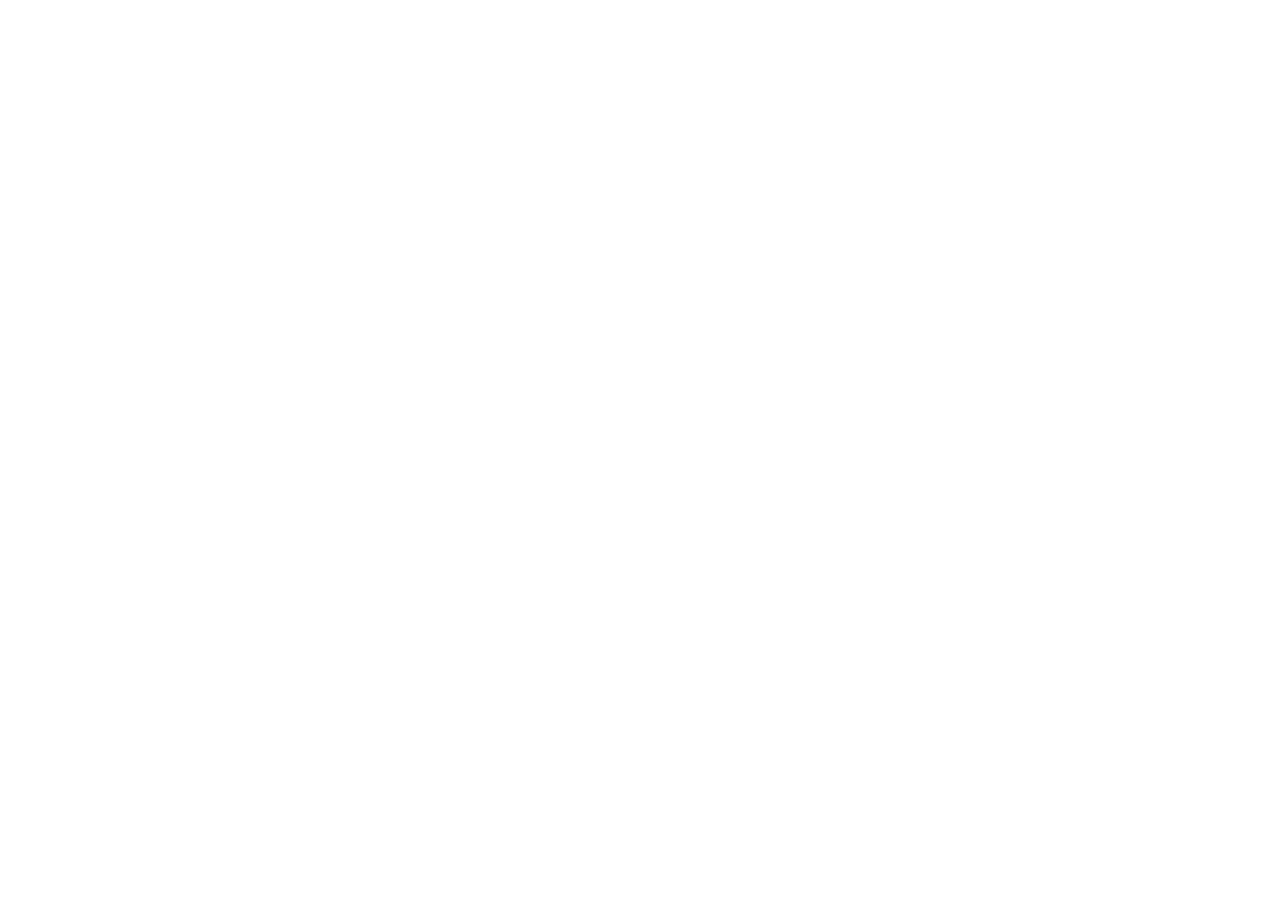
==== commit 79e00053: "Reset to 34" ====
--- a/index.html
+++ b/index.html
@@ -4,33 +4,15 @@
     <meta charset="UTF-8" />
     <meta name="viewport" content="width=device-width, initial-scale=1.0" />
     <title>Document</title>
+    <link rel="preconnect" href="https://fonts.gstatic.com" />
+    <link
+      href="https://fonts.googleapis.com/css2?family=Inter:wght@400;600;700&display=swap"
+      rel="stylesheet"
+    />
     <link rel="stylesheet" href="css/normalize.css" />
     <link rel="stylesheet" href="css/styles.css" />
   </head>
   <body>
-    <section class="block block--dark block--skewed-right block-showcase">
-      <header class="block__header">
-        <h2>User-friendly Control Panel</h2>
-      </header>
-      <div class="container grid grid--1x2">
-        <picture>
-          <source
-            type="image/webp"
-            srcset="images/ipad.webp 1x, images/ipad@2x.webp 2x"
-          />
-          <source
-            type="image/png"
-            srcset="images/ipad.png 1x, imagesipad@2x.webp 2x"
-          />
-          <img class="block-showcase__image" src="images/ipad.png" alt="" />
-        </picture>
-        <p>
-          Lorem ipsum dolor sit amet consectetur, adipisicing elit. Error a
-          velit harum, itaque non molestias adipisci sunt quibusdam unde
-          repudiandae!
-        </p>
-      </div>
-    </section>
     <script src="js/main.js"></script>
   </body>
 </html>
--- a/css/styles.css
+++ b/css/styles.css
@@ -798,11 +798,11 @@
 
 @media screen and (min-width: 768px) {
   .block-showcase .grid {
-    grid-template-columns: 50% 50%;  
+    grid-template-columns: 50% 50%;
   }
 
   .block-showcase__image {
-    justify-self: right ;
+    justify-self: end;
   }
 
   .block-showcase__image > img {
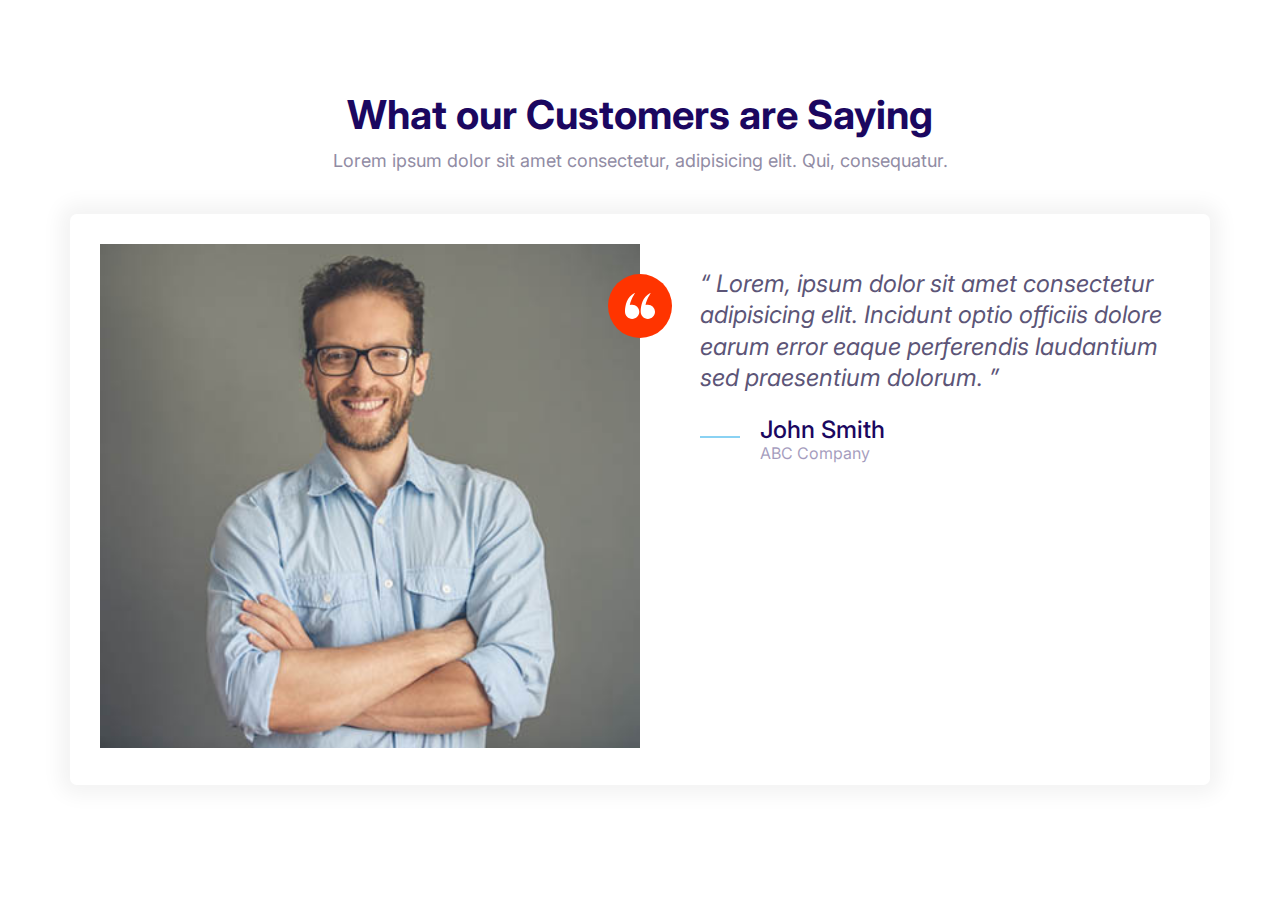
==== commit 8dd613f2: "block header marging bottom" ====
--- a/index.html
+++ b/index.html
@@ -13,6 +13,47 @@
     <link rel="stylesheet" href="css/styles.css" />
   </head>
   <body>
+    <section class="block">
+      <header class="block__header">
+        <h2>What our Customers are Saying</h2>
+        <P>Lorem ipsum dolor sit amet consectetur, adipisicing elit. Qui, consequatur.</P>
+      </header>
+      <div class="container">
+        <div class="card testimonial">
+          <div class="grid grid--1x2">
+            <div class="testimonial__image">
+              <img src="images/testimonial.jpg" alt="A happy, smiling customer" />
+              <span class="icon-container icon-container--accent">
+                <svg class="icon icon--white icon--small">
+                  <use xlink:href="images/sprite.svg#quotes"></use>
+                </svg>
+              </span>
+            </div>
+            <blockquote class="quote">
+              <p class="quote__text">
+                Lorem, ipsum dolor sit amet consectetur adipisicing elit. Incidunt optio
+                officiis dolore earum error eaque perferendis laudantium sed praesentium
+                dolorum.
+              </p>
+              <footer>
+                <div class="media">
+                  <div class="media__image">
+                    <svg class="icon icon--primary quote__line">
+                      <use xlink:href="images/sprite.svg#line"></use>
+                    </svg>
+                  </div>
+                  <div class="media__body">
+                    <h3 class="media__title quote__author">John Smith</h3>
+                    <p class="quote__organization">ABC Company</p>
+                  </div>
+                </div>
+              </footer>
+            </blockquote>
+          </div>
+        </div>
+        
+      </div>
+    </section>
     <script src="js/main.js"></script>
   </body>
 </html>
--- a/css/styles.css
+++ b/css/styles.css
@@ -614,6 +614,7 @@
 
 .block__header {
   text-align: center;
+  margin-bottom: 4rem;
 }
 
 .block__heading {
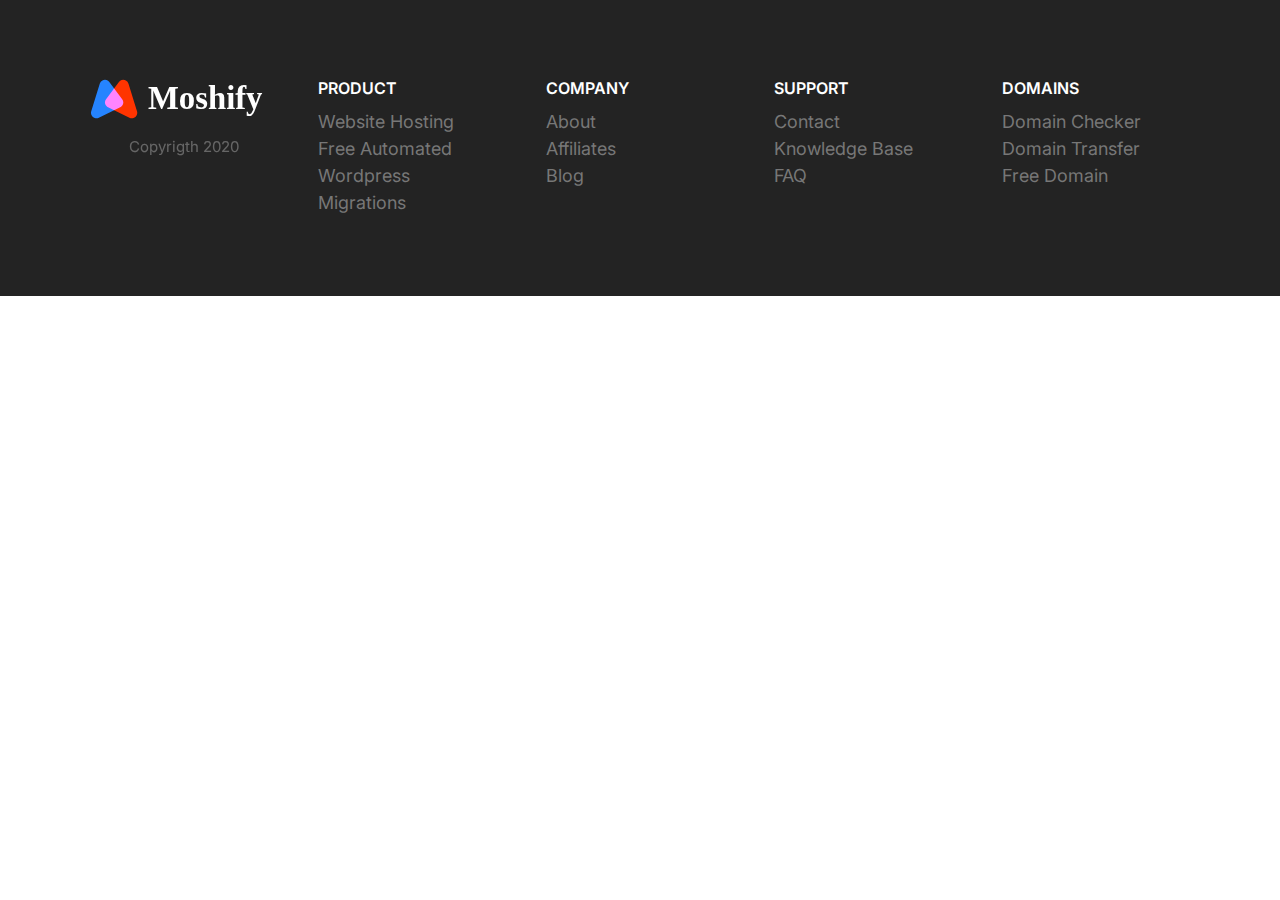
==== commit 8538a69e: "Build Footer" ====
--- a/index.html
+++ b/index.html
@@ -13,47 +13,76 @@
     <link rel="stylesheet" href="css/styles.css" />
   </head>
   <body>
-    <section class="block">
-      <header class="block__header">
-        <h2>What our Customers are Saying</h2>
-        <P>Lorem ipsum dolor sit amet consectetur, adipisicing elit. Qui, consequatur.</P>
-      </header>
-      <div class="container">
-        <div class="card testimonial">
-          <div class="grid grid--1x2">
-            <div class="testimonial__image">
-              <img src="images/testimonial.jpg" alt="A happy, smiling customer" />
-              <span class="icon-container icon-container--accent">
-                <svg class="icon icon--white icon--small">
-                  <use xlink:href="images/sprite.svg#quotes"></use>
-                </svg>
-              </span>
-            </div>
-            <blockquote class="quote">
-              <p class="quote__text">
-                Lorem, ipsum dolor sit amet consectetur adipisicing elit. Incidunt optio
-                officiis dolore earum error eaque perferendis laudantium sed praesentium
-                dolorum.
-              </p>
-              <footer>
-                <div class="media">
-                  <div class="media__image">
-                    <svg class="icon icon--primary quote__line">
-                      <use xlink:href="images/sprite.svg#line"></use>
-                    </svg>
-                  </div>
-                  <div class="media__body">
-                    <h3 class="media__title quote__author">John Smith</h3>
-                    <p class="quote__organization">ABC Company</p>
-                  </div>
-                </div>
-              </footer>
-            </blockquote>
+    <footer class="block block--dark footer">
+      <div class="container grid footer__sections">
+        <section class="collapsible collapsible--expanded footer__section">
+          <header class="collapsible__header">
+            <h2 class="collapsible__heading footer__heading">Product</h2>
+            <svg class="icon icon--white collapsible__chevron">
+              <use xlink:href="images/sprite.svg#chevron"></use>
+            </svg>
+          </header>
+          <div class="collapsible__content">
+            <ul class="list">
+              <li><a href="#">Website Hosting</a></li>
+              <li><a href="#">Free Automated Wordpress</a></li>
+              <li><a href="#">Migrations</a></li>
+            </ul>
           </div>
-        </div>
+        </section>
+        <section class="collapsible footer__section">
+          <header class="collapsible__header">
+            <h2 class="collapsible__heading footer__heading">Company</h2>
+            <svg class="icon icon--white collapsible__chevron">
+              <use xlink:href="images/sprite.svg#chevron"></use>
+            </svg>
+          </header>
+          <div class="collapsible__content">
+            <ul class="list">
+              <li><a href="#">About</a></li>
+              <li><a href="#">Affiliates</a></li>
+              <li><a href="#">Blog</a></li>
+            </ul>
+          </div>
+        </section>
+        <section class="collapsible footer__section">
+          <header class="collapsible__header">
+            <h2 class="collapsible__heading footer__heading">Support</h2>
+            <svg class="icon icon--white collapsible__chevron">
+              <use xlink:href="images/sprite.svg#chevron"></use>
+            </svg>
+          </header>
+          <div class="collapsible__content">
+            <ul class="list">
+              <li><a href="#">Contact</a></li>
+              <li><a href="#">Knowledge Base</a></li>
+              <li><a href="#">FAQ</a></li>
+            </ul>
+          </div>
+        </section>
+        <section class="collapsible footer__section">
+          <header class="collapsible__header">
+            <h2 class="collapsible__heading footer__heading">Domains</h2>
+            <svg class="icon icon--white collapsible__chevron">
+              <use xlink:href="images/sprite.svg#chevron"></use>
+            </svg>
+          </header>
+          <div class="collapsible__content">
+            <ul class="list">
+              <li><a href="#">Domain Checker</a></li>
+              <li><a href="#">Domain Transfer</a></li>
+              <li><a href="#">Free Domain</a></li>
+            </ul>
+          </div>
+        </section>
         
+        <section class="footer__brand">
+          <img src="images/logo.svg" alt="" />
+          <p class="footer__copyright">Copyrigth 2020</p>
+        </section>
       </div>
-    </section>
+    </footer>
+
     <script src="js/main.js"></script>
   </body>
 </html>
--- a/css/styles.css
+++ b/css/styles.css
@@ -811,3 +811,86 @@
     max-width: 700px;
   }
 }
+
+/* Footer */
+.footer {
+  background: #232323;
+}
+
+.footer a {
+  color: #777;
+  transition: color .3s;
+}
+
+.footer a:hover {
+  color: #fff;
+}
+
+.footer__section {
+  padding: 2rem;
+  border-bottom: 1px solid #393939;
+}
+
+.footer__section .list {
+  margin: 0;
+}
+
+.footer__heading {
+  text-transform: uppercase;
+  font-weight: 600;
+}
+
+.footer__brand {
+  margin-top: 5rem;
+  text-align: center;
+}
+
+.footer__brand img {
+  width: 100%;
+  max-width: 230px;
+}
+
+.footer__copyright {
+  font-size: 2.1rem;
+  color: #fff;
+  opacity: .3;
+}
+
+@media screen and (min-width: 768px) {
+  .footer__sections {
+    grid-template-columns: repeat(auto-fit, minmax(10rem, 1fr));
+  }
+
+  .footer .collapsible__chevron {
+    display: none;
+  }
+  
+  .footer .collapsible__content {
+    opacity: 1;
+    max-height: 100%;
+  }
+  
+  .footer__brand {
+    order: -1;
+    margin-top: 1rem;
+  }
+  
+  .footer__copyright {
+    font-size: 1.5rem;
+  }
+
+  .footer__section {
+    color: #3a8ffd;
+    border: 0;
+  }
+
+  .footer__section .list {
+    margin: 0;
+  }
+
+
+
+  .footer__heading {
+    font-size: 1.6rem;
+  }
+}